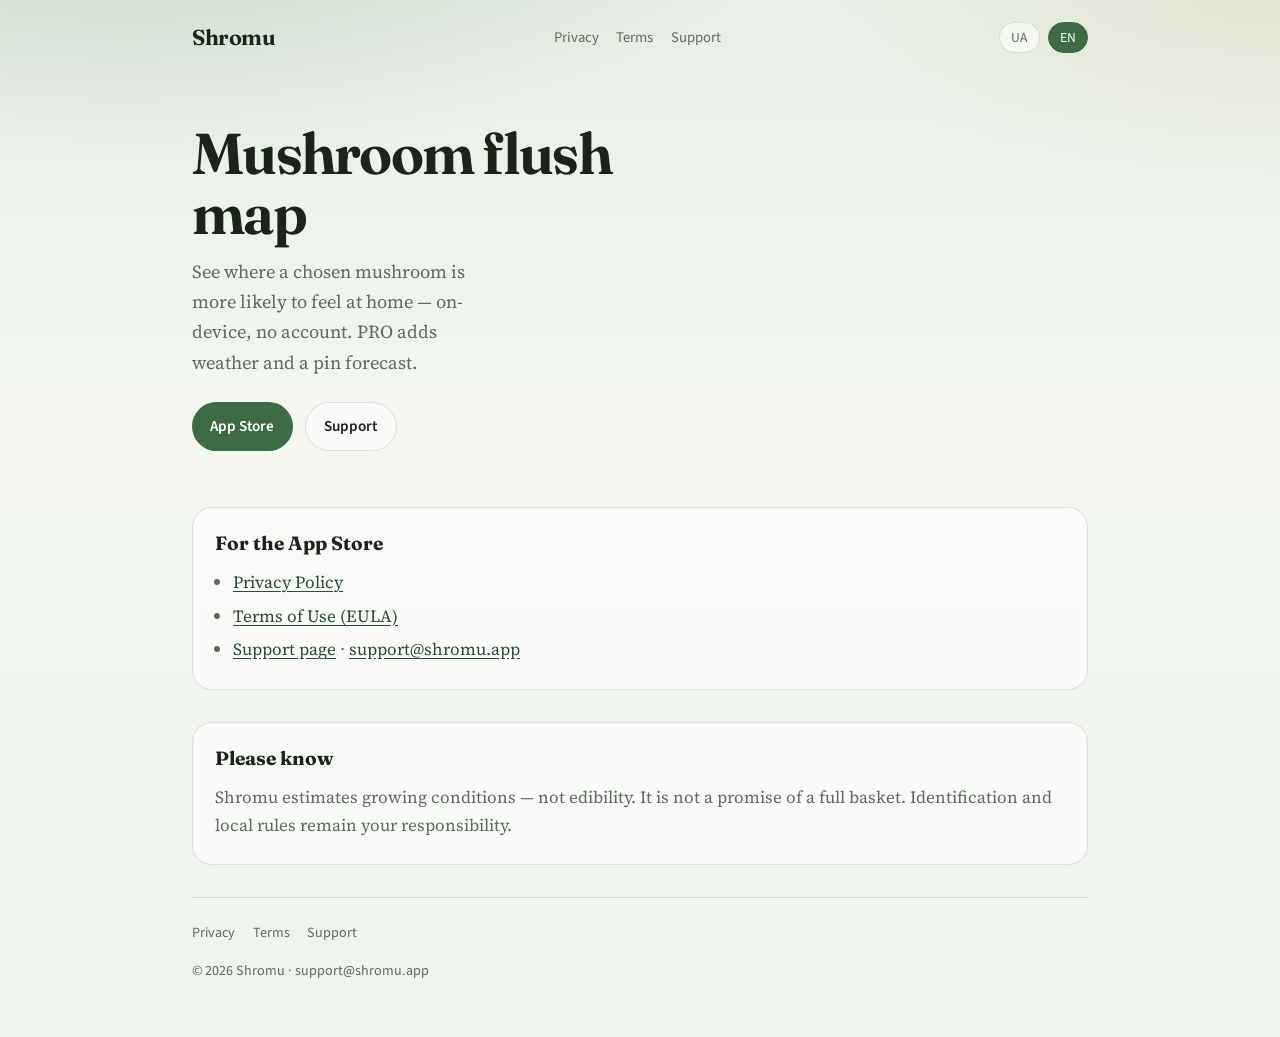
==== index.html @ 4ff2d4f5 "Publish Shromu legal site for shromu.app Privacy, Terms, Support (UA/EN) for App Store Connect and i" ====
<!DOCTYPE html>
<html lang="uk" data-lang="uk">
<head>
  <meta charset="utf-8" />
  <meta name="viewport" content="width=device-width, initial-scale=1" />
  <title>Shromu — mushroom flush map</title>
  <meta name="description" content="Shromu — on-device mushroom flush map for Ukraine. Privacy, Terms, and support." />
  <link rel="preconnect" href="https://fonts.googleapis.com" />
  <link rel="preconnect" href="https://fonts.gstatic.com" crossorigin />
  <link href="https://fonts.googleapis.com/css2?family=Fraunces:opsz,wght@9..144,650&family=Source+Sans+3:wght@400;600&family=Source+Serif+4:opsz,wght@8..60,400;600&display=swap" rel="stylesheet" />
  <link rel="stylesheet" href="styles.css" />
  <script src="lang.js" defer></script>
</head>
<body>
  <div class="wrap">
    <header class="site-header">
      <a class="brand" href="/">Shromu</a>
      <nav class="nav" aria-label="Primary">
        <a href="/privacy/">Privacy</a>
        <a href="/terms/">Terms</a>
        <a href="/support/">Support</a>
      </nav>
      <div class="lang" role="group" aria-label="Language">
        <button type="button" data-lang="uk" aria-pressed="true">UA</button>
        <button type="button" data-lang="en" aria-pressed="false">EN</button>
      </div>
    </header>

    <main>
      <section class="hero">
        <h1 class="lang-uk">Мапа появи грибів</h1>
        <h1 class="lang-en">Mushroom flush map</h1>
        <p class="lede lang-uk">Де лісу затишніше для обраного виду — на пристрої, без акаунта. PRO додає погоду й прогноз на точку.</p>
        <p class="lede lang-en">See where a chosen mushroom is more likely to feel at home — on-device, no account. PRO adds weather and a pin forecast.</p>
        <div class="cta-row">
          <a class="btn btn-primary" href="https://apps.apple.com/app/id0000000000">App Store</a>
          <a class="btn btn-ghost" href="/support/">
            <span class="lang-uk">Підтримка</span>
            <span class="lang-en">Support</span>
          </a>
        </div>
      </section>

      <section class="panel">
        <h2 class="lang-uk">Для App Store</h2>
        <h2 class="lang-en">For the App Store</h2>
        <ul class="lang-uk">
          <li><a href="/privacy/">Політика конфіденційності</a></li>
          <li><a href="/terms/">Умови використання (EULA)</a></li>
          <li><a href="/support/">Сторінка підтримки</a> · <a href="mailto:support@shromu.app">support@shromu.app</a></li>
        </ul>
        <ul class="lang-en">
          <li><a href="/privacy/">Privacy Policy</a></li>
          <li><a href="/terms/">Terms of Use (EULA)</a></li>
          <li><a href="/support/">Support page</a> · <a href="mailto:support@shromu.app">support@shromu.app</a></li>
        </ul>
      </section>

      <section class="panel">
        <h2 class="lang-uk">Важливо знати</h2>
        <h2 class="lang-en">Please know</h2>
        <p class="lang-uk">Shromu оцінює умови середовища, а не їстівність гриба. Повний кошик не обіцяємо. Ідентифікація та правила збору — на вас.</p>
        <p class="lang-en">Shromu estimates growing conditions — not edibility. It is not a promise of a full basket. Identification and local rules remain your responsibility.</p>
      </section>
    </main>

    <footer class="site-footer">
      <nav>
        <a href="/privacy/">Privacy</a>
        <a href="/terms/">Terms</a>
        <a href="/support/">Support</a>
      </nav>
      <p>© <span id="y"></span> Shromu · <a href="mailto:support@shromu.app">support@shromu.app</a></p>
    </footer>
  </div>
  <script>document.getElementById("y").textContent = new Date().getFullYear();</script>
</body>
</html>
---- styles.css ----
:root {
  --ink: #1a2418;
  --moss: #3d6b45;
  --moss-deep: #2a4a32;
  --amber: #c4a35a;
  --fog: #e8efe6;
  --paper: #f3f6f1;
  --muted: #5c6b5a;
  --line: rgba(26, 36, 24, 0.12);
  --max: 42rem;
  --font-display: "Fraunces", "Iowan Old Style", "Palatino Linotype", serif;
  --font-body: "Source Serif 4", "Georgia", serif;
  --font-ui: "Source Sans 3", "Helvetica Neue", sans-serif;
}

*,
*::before,
*::after {
  box-sizing: border-box;
}

html {
  scroll-behavior: smooth;
}

body {
  margin: 0;
  color: var(--ink);
  font-family: var(--font-body);
  font-size: 1.0625rem;
  line-height: 1.65;
  background:
    radial-gradient(1200px 500px at 10% -10%, rgba(61, 107, 69, 0.18), transparent 55%),
    radial-gradient(900px 400px at 100% 0%, rgba(196, 163, 90, 0.12), transparent 50%),
    linear-gradient(180deg, var(--fog) 0%, var(--paper) 40%, #eef3ec 100%);
  min-height: 100vh;
}

a {
  color: var(--moss-deep);
  text-underline-offset: 0.15em;
}

a:hover {
  color: var(--moss);
}

.wrap {
  width: min(100% - 2rem, 56rem);
  margin-inline: auto;
}

.site-header {
  display: flex;
  align-items: center;
  justify-content: space-between;
  gap: 1rem;
  padding: 1.25rem 0 0.75rem;
}

.brand {
  font-family: var(--font-display);
  font-weight: 650;
  font-size: 1.35rem;
  letter-spacing: -0.02em;
  color: var(--ink);
  text-decoration: none;
}

.nav {
  display: flex;
  flex-wrap: wrap;
  gap: 0.85rem 1.1rem;
  font-family: var(--font-ui);
  font-size: 0.92rem;
}

.nav a {
  text-decoration: none;
  color: var(--muted);
}

.nav a:hover,
.nav a[aria-current="page"] {
  color: var(--moss-deep);
  text-decoration: underline;
}

.lang {
  font-family: var(--font-ui);
  font-size: 0.85rem;
  display: flex;
  gap: 0.5rem;
  align-items: center;
}

.lang button {
  border: 1px solid var(--line);
  background: rgba(255, 255, 255, 0.55);
  color: var(--muted);
  border-radius: 999px;
  padding: 0.2rem 0.7rem;
  cursor: pointer;
  font: inherit;
}

.lang button[aria-pressed="true"] {
  background: var(--moss);
  border-color: var(--moss);
  color: #fff;
}

.hero {
  padding: 3.5rem 0 2.5rem;
}

.hero h1 {
  font-family: var(--font-display);
  font-weight: 650;
  font-size: clamp(2.4rem, 6vw, 3.6rem);
  line-height: 1.05;
  letter-spacing: -0.03em;
  margin: 0 0 0.75rem;
  max-width: 12ch;
}

.hero .lede {
  font-size: 1.15rem;
  color: var(--muted);
  max-width: 34ch;
  margin: 0 0 1.5rem;
}

.cta-row {
  display: flex;
  flex-wrap: wrap;
  gap: 0.75rem;
}

.btn {
  font-family: var(--font-ui);
  font-weight: 600;
  font-size: 0.95rem;
  text-decoration: none;
  border-radius: 999px;
  padding: 0.7rem 1.15rem;
  display: inline-flex;
  align-items: center;
  gap: 0.4rem;
}

.btn-primary {
  background: var(--moss);
  color: #fff;
}

.btn-primary:hover {
  background: var(--moss-deep);
  color: #fff;
}

.btn-ghost {
  background: rgba(255, 255, 255, 0.55);
  color: var(--ink);
  border: 1px solid var(--line);
}

.panel {
  background: rgba(255, 255, 255, 0.62);
  border: 1px solid var(--line);
  border-radius: 1.25rem;
  padding: 1.25rem 1.35rem;
  margin: 1rem 0 2rem;
}

.panel h2 {
  font-family: var(--font-display);
  font-size: 1.2rem;
  margin: 0 0 0.5rem;
}

.panel p,
.panel li {
  color: var(--muted);
  margin: 0.35rem 0;
}

.panel ul {
  margin: 0.5rem 0 0;
  padding-left: 1.15rem;
}

.legal-main {
  padding: 1.5rem 0 3.5rem;
}

.legal-main h1 {
  font-family: var(--font-display);
  font-size: clamp(1.8rem, 4vw, 2.4rem);
  margin: 0 0 0.35rem;
  letter-spacing: -0.02em;
}

.meta {
  font-family: var(--font-ui);
  font-size: 0.9rem;
  color: var(--muted);
  margin-bottom: 1.75rem;
}

.legal-main h2 {
  font-family: var(--font-display);
  font-size: 1.25rem;
  margin: 1.75rem 0 0.5rem;
}

.legal-main h3 {
  font-family: var(--font-ui);
  font-size: 1.02rem;
  margin: 1.25rem 0 0.35rem;
}

.legal-main p,
.legal-main li {
  max-width: var(--max);
}

.legal-main ul {
  padding-left: 1.2rem;
}

.notice {
  border-left: 3px solid var(--amber);
  padding: 0.65rem 0.9rem;
  background: rgba(196, 163, 90, 0.12);
  border-radius: 0 0.75rem 0.75rem 0;
  max-width: var(--max);
  font-size: 0.95rem;
}

.site-footer {
  border-top: 1px solid var(--line);
  padding: 1.5rem 0 2.5rem;
  font-family: var(--font-ui);
  font-size: 0.88rem;
  color: var(--muted);
}

.site-footer nav {
  display: flex;
  flex-wrap: wrap;
  gap: 0.75rem 1.1rem;
  margin-bottom: 0.75rem;
}

.site-footer a {
  color: var(--muted);
  text-decoration: none;
}

.site-footer a:hover {
  color: var(--moss-deep);
  text-decoration: underline;
}

[data-lang="en"] .lang-uk,
[data-lang="uk"] .lang-en {
  display: none;
}

@media (max-width: 640px) {
  .site-header {
    flex-direction: column;
    align-items: flex-start;
  }
}
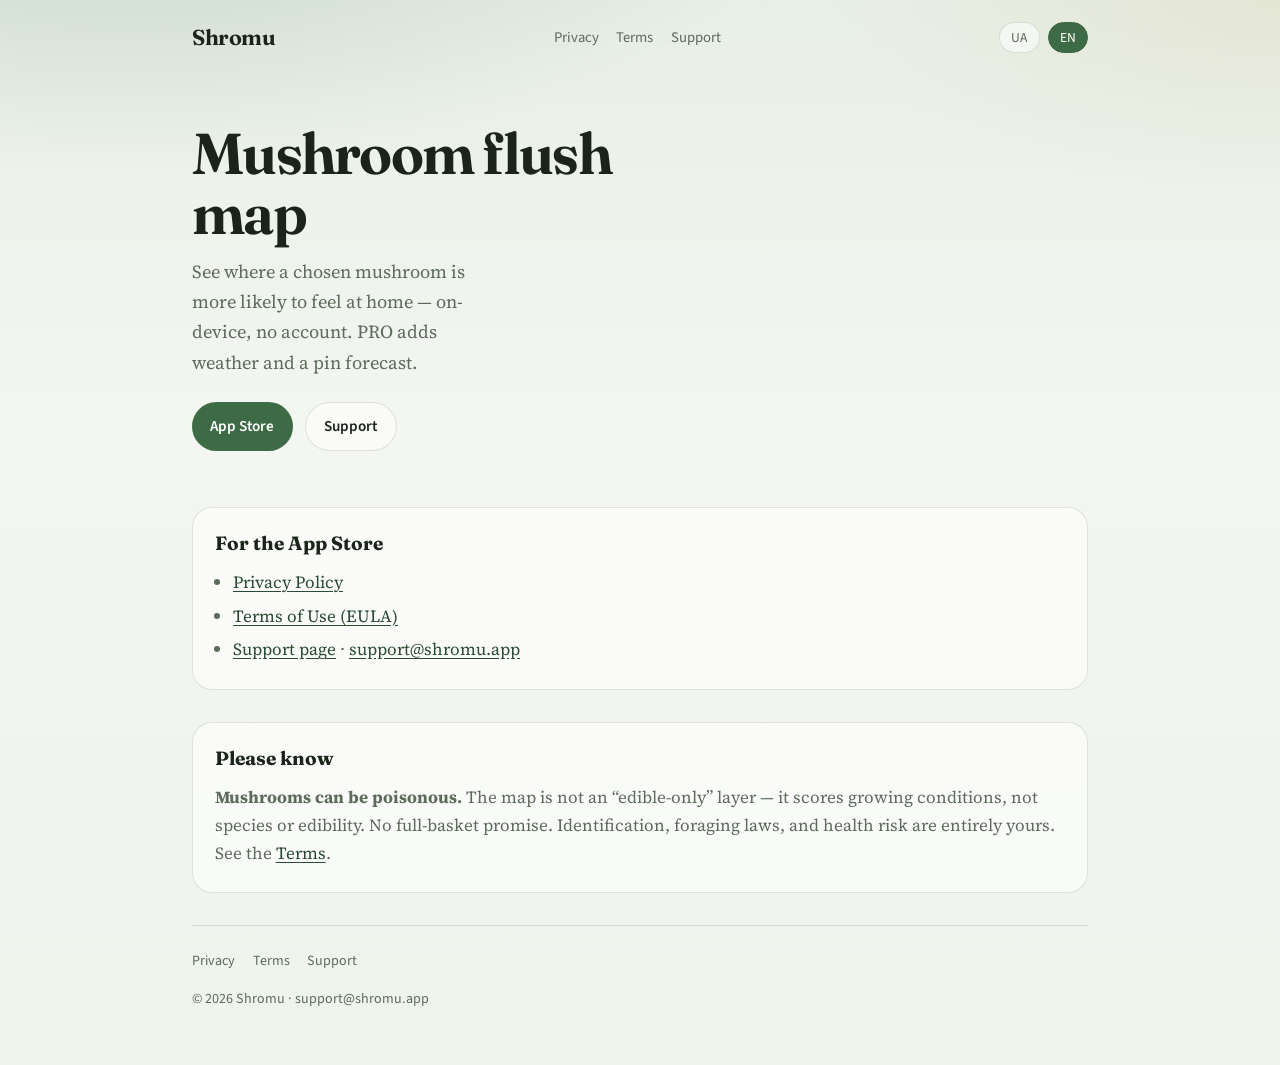
==== commit fdb6adb8: "Strengthen foraging safety disclaimers (poison / not edible-only) Terms, home, and support now state" ====
--- a/index.html
+++ b/index.html
@@ -14,11 +14,11 @@
 <body>
   <div class="wrap">
     <header class="site-header">
-      <a class="brand" href="/">Shromu</a>
+      <a class="brand" href="index.html">Shromu</a>
       <nav class="nav" aria-label="Primary">
-        <a href="/privacy/">Privacy</a>
-        <a href="/terms/">Terms</a>
-        <a href="/support/">Support</a>
+        <a href="privacy/">Privacy</a>
+        <a href="terms/">Terms</a>
+        <a href="support/">Support</a>
       </nav>
       <div class="lang" role="group" aria-label="Language">
         <button type="button" data-lang="uk" aria-pressed="true">UA</button>
@@ -34,7 +34,7 @@
         <p class="lede lang-en">See where a chosen mushroom is more likely to feel at home — on-device, no account. PRO adds weather and a pin forecast.</p>
         <div class="cta-row">
           <a class="btn btn-primary" href="https://apps.apple.com/app/id0000000000">App Store</a>
-          <a class="btn btn-ghost" href="/support/">
+          <a class="btn btn-ghost" href="support/">
             <span class="lang-uk">Підтримка</span>
             <span class="lang-en">Support</span>
           </a>
@@ -45,30 +45,30 @@
         <h2 class="lang-uk">Для App Store</h2>
         <h2 class="lang-en">For the App Store</h2>
         <ul class="lang-uk">
-          <li><a href="/privacy/">Політика конфіденційності</a></li>
-          <li><a href="/terms/">Умови використання (EULA)</a></li>
-          <li><a href="/support/">Сторінка підтримки</a> · <a href="mailto:support@shromu.app">support@shromu.app</a></li>
+          <li><a href="privacy/">Політика конфіденційності</a></li>
+          <li><a href="terms/">Умови використання (EULA)</a></li>
+          <li><a href="support/">Сторінка підтримки</a> · <a href="mailto:support@shromu.app">support@shromu.app</a></li>
         </ul>
         <ul class="lang-en">
-          <li><a href="/privacy/">Privacy Policy</a></li>
-          <li><a href="/terms/">Terms of Use (EULA)</a></li>
-          <li><a href="/support/">Support page</a> · <a href="mailto:support@shromu.app">support@shromu.app</a></li>
+          <li><a href="privacy/">Privacy Policy</a></li>
+          <li><a href="terms/">Terms of Use (EULA)</a></li>
+          <li><a href="support/">Support page</a> · <a href="mailto:support@shromu.app">support@shromu.app</a></li>
         </ul>
       </section>
 
       <section class="panel">
         <h2 class="lang-uk">Важливо знати</h2>
         <h2 class="lang-en">Please know</h2>
-        <p class="lang-uk">Shromu оцінює умови середовища, а не їстівність гриба. Повний кошик не обіцяємо. Ідентифікація та правила збору — на вас.</p>
-        <p class="lang-en">Shromu estimates growing conditions — not edibility. It is not a promise of a full basket. Identification and local rules remain your responsibility.</p>
+        <p class="lang-uk"><strong>Гриби можуть бути отруйними.</strong> Мапа не показує «лише їстівні» місця — індекс оцінює умови середовища, а не вид і не їстівність. Повний кошик не обіцяємо. Ідентифікація, закони збору і ризик для здоров’я — повністю на вас. Див. <a href="terms/">Умови</a>.</p>
+        <p class="lang-en"><strong>Mushrooms can be poisonous.</strong> The map is not an “edible-only” layer — it scores growing conditions, not species or edibility. No full-basket promise. Identification, foraging laws, and health risk are entirely yours. See the <a href="terms/">Terms</a>.</p>
       </section>
     </main>
 
     <footer class="site-footer">
       <nav>
-        <a href="/privacy/">Privacy</a>
-        <a href="/terms/">Terms</a>
-        <a href="/support/">Support</a>
+        <a href="privacy/">Privacy</a>
+        <a href="terms/">Terms</a>
+        <a href="support/">Support</a>
       </nav>
       <p>© <span id="y"></span> Shromu · <a href="mailto:support@shromu.app">support@shromu.app</a></p>
     </footer>
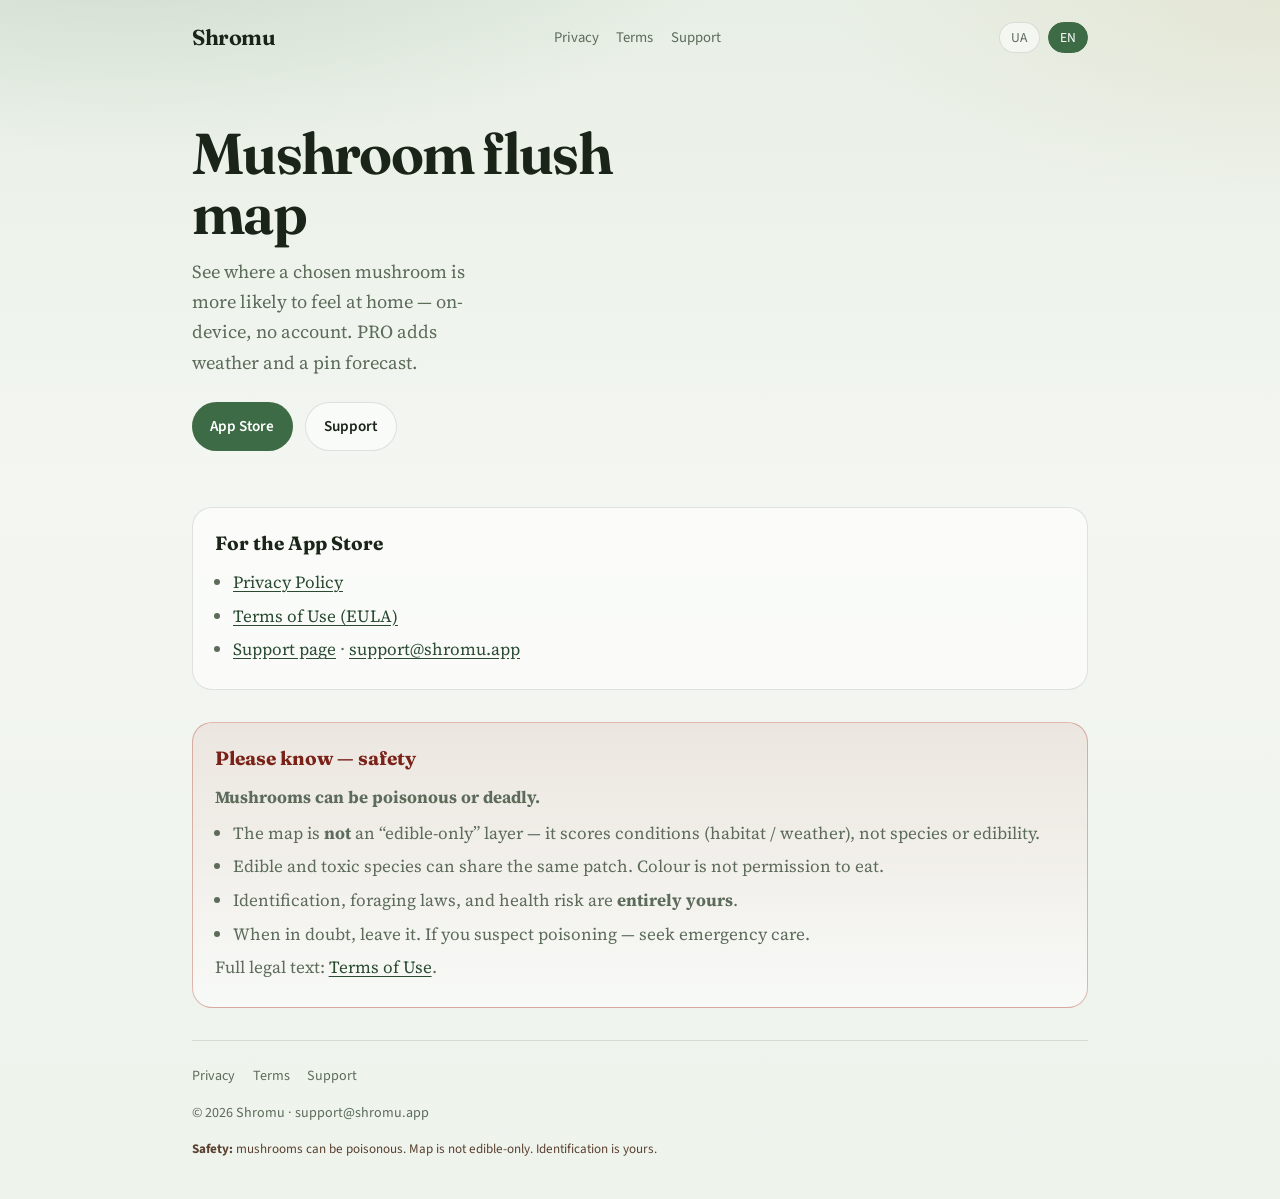
==== commit 1f8f3419: "Expand poison-safety disclaimers on home, privacy, and footers" ====
--- a/index.html
+++ b/index.html
@@ -56,11 +56,25 @@
         </ul>
       </section>
 
-      <section class="panel">
-        <h2 class="lang-uk">Важливо знати</h2>
-        <h2 class="lang-en">Please know</h2>
-        <p class="lang-uk"><strong>Гриби можуть бути отруйними.</strong> Мапа не показує «лише їстівні» місця — індекс оцінює умови середовища, а не вид і не їстівність. Повний кошик не обіцяємо. Ідентифікація, закони збору і ризик для здоров’я — повністю на вас. Див. <a href="terms/">Умови</a>.</p>
-        <p class="lang-en"><strong>Mushrooms can be poisonous.</strong> The map is not an “edible-only” layer — it scores growing conditions, not species or edibility. No full-basket promise. Identification, foraging laws, and health risk are entirely yours. See the <a href="terms/">Terms</a>.</p>
+      <section class="panel panel-danger">
+        <h2 class="lang-uk">Важливо знати — безпека</h2>
+        <h2 class="lang-en">Please know — safety</h2>
+        <p class="lang-uk"><strong>Гриби можуть бути отруйними або смертельними.</strong></p>
+        <ul class="lang-uk">
+          <li>Мапа <strong>не</strong> показує «лише їстівні» місця — індекс оцінює умови (біотоп / погода), а не вид і не їстівність.</li>
+          <li>На одній галявині можуть рости їстівні й отруйні види. Кольори — не дозвіл «їсти».</li>
+          <li>Ідентифікація, закони збору і ризик для здоров’я — <strong>повністю на вас</strong>.</li>
+          <li>При сумніві — не беріть. При підозрі на отруєння — негайна медична допомога.</li>
+        </ul>
+        <p class="lang-uk">Повний юридичний текст: <a href="terms/">Умови використання</a>.</p>
+        <p class="lang-en"><strong>Mushrooms can be poisonous or deadly.</strong></p>
+        <ul class="lang-en">
+          <li>The map is <strong>not</strong> an “edible-only” layer — it scores conditions (habitat / weather), not species or edibility.</li>
+          <li>Edible and toxic species can share the same patch. Colour is not permission to eat.</li>
+          <li>Identification, foraging laws, and health risk are <strong>entirely yours</strong>.</li>
+          <li>When in doubt, leave it. If you suspect poisoning — seek emergency care.</li>
+        </ul>
+        <p class="lang-en">Full legal text: <a href="terms/">Terms of Use</a>.</p>
       </section>
     </main>
 
@@ -71,6 +85,8 @@
         <a href="support/">Support</a>
       </nav>
       <p>© <span id="y"></span> Shromu · <a href="mailto:support@shromu.app">support@shromu.app</a></p>
+          <p class="safety-line lang-uk"><strong>Безпека:</strong> гриби можуть бути отруйними. Мапа не «лише їстівні». Ідентифікація — на вас.</p>
+      <p class="safety-line lang-en"><strong>Safety:</strong> mushrooms can be poisonous. Map is not edible-only. Identification is yours.</p>
     </footer>
   </div>
   <script>document.getElementById("y").textContent = new Date().getFullYear();</script>
--- a/styles.css
+++ b/styles.css
@@ -238,6 +238,28 @@
   font-size: 0.95rem;
 }
 
+.notice-danger {
+  border-left-color: #b33a2b;
+  background: rgba(179, 58, 43, 0.1);
+}
+
+.panel-danger {
+  border: 1.5px solid rgba(179, 58, 43, 0.35);
+  background: linear-gradient(180deg, rgba(179, 58, 43, 0.08), rgba(255, 255, 255, 0.55));
+}
+
+.panel-danger h2 {
+  color: #7a2218;
+}
+
+.site-footer .safety-line {
+  max-width: var(--max);
+  margin: 0.75rem 0 0;
+  font-size: 0.82rem;
+  line-height: 1.45;
+  color: #5a4030;
+}
+
 .site-footer {
   border-top: 1px solid var(--line);
   padding: 1.5rem 0 2.5rem;
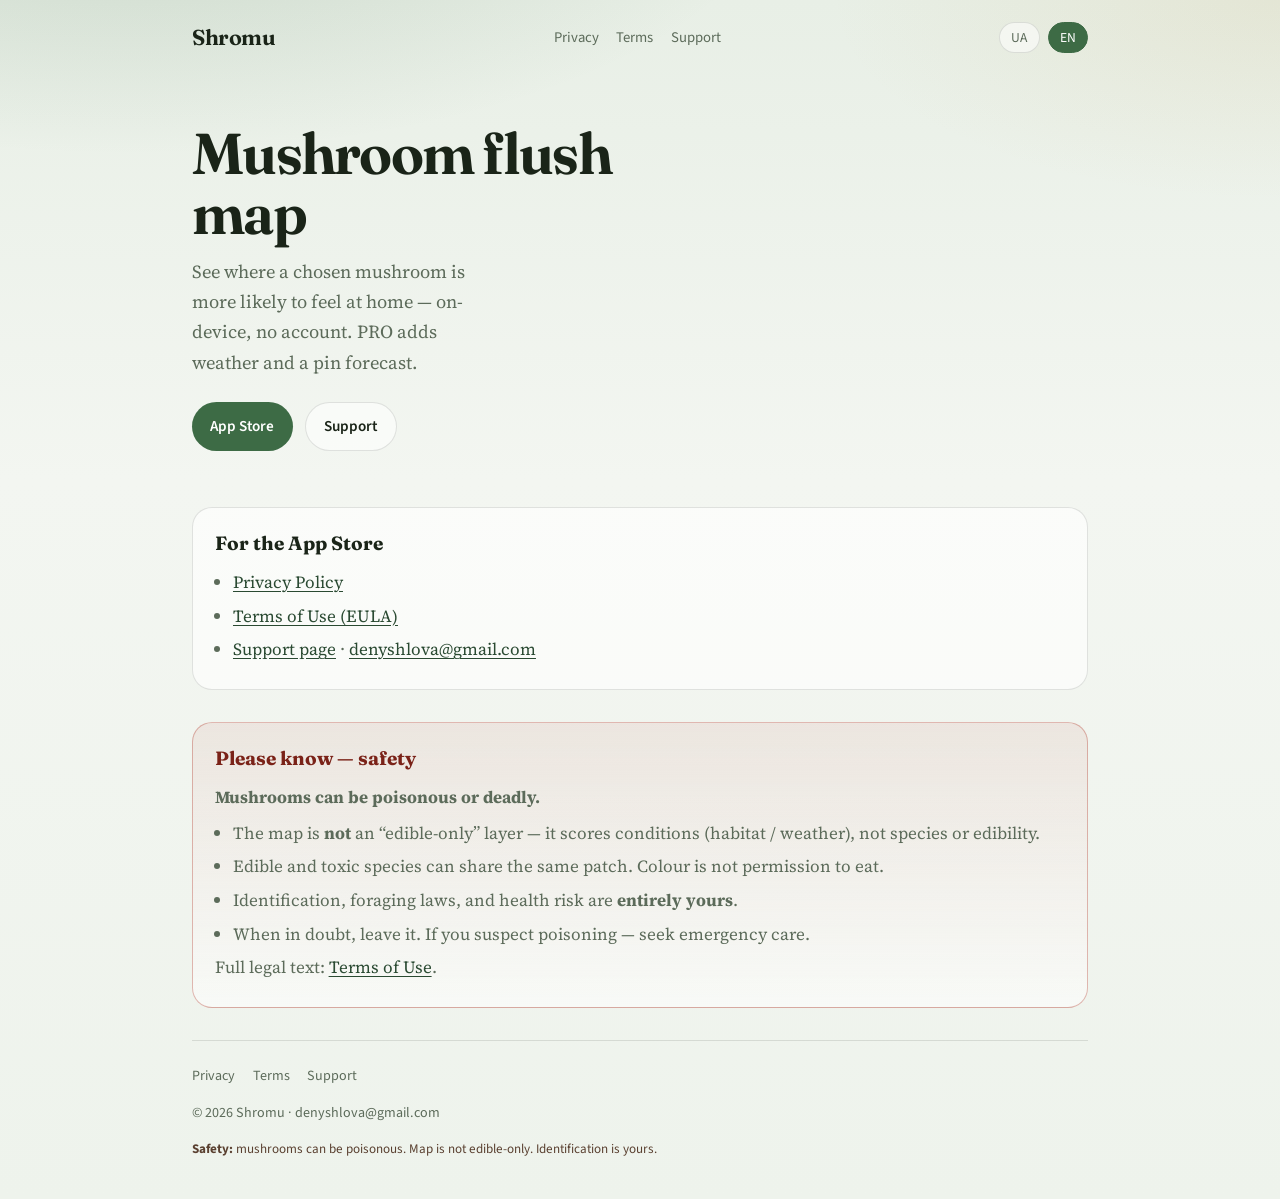
==== commit d27102dd: "Point support contact to denyshlova@gmail.com App Store and in-app legal pages still listed support@" ====
--- a/index.html
+++ b/index.html
@@ -47,12 +47,12 @@
         <ul class="lang-uk">
           <li><a href="privacy/">Політика конфіденційності</a></li>
           <li><a href="terms/">Умови використання (EULA)</a></li>
-          <li><a href="support/">Сторінка підтримки</a> · <a href="mailto:support@shromu.app">support@shromu.app</a></li>
+          <li><a href="support/">Сторінка підтримки</a> · <a href="mailto:denyshlova@gmail.com">denyshlova@gmail.com</a></li>
         </ul>
         <ul class="lang-en">
           <li><a href="privacy/">Privacy Policy</a></li>
           <li><a href="terms/">Terms of Use (EULA)</a></li>
-          <li><a href="support/">Support page</a> · <a href="mailto:support@shromu.app">support@shromu.app</a></li>
+          <li><a href="support/">Support page</a> · <a href="mailto:denyshlova@gmail.com">denyshlova@gmail.com</a></li>
         </ul>
       </section>
 
@@ -84,7 +84,7 @@
         <a href="terms/">Terms</a>
         <a href="support/">Support</a>
       </nav>
-      <p>© <span id="y"></span> Shromu · <a href="mailto:support@shromu.app">support@shromu.app</a></p>
+      <p>© <span id="y"></span> Shromu · <a href="mailto:denyshlova@gmail.com">denyshlova@gmail.com</a></p>
           <p class="safety-line lang-uk"><strong>Безпека:</strong> гриби можуть бути отруйними. Мапа не «лише їстівні». Ідентифікація — на вас.</p>
       <p class="safety-line lang-en"><strong>Safety:</strong> mushrooms can be poisonous. Map is not edible-only. Identification is yours.</p>
     </footer>
